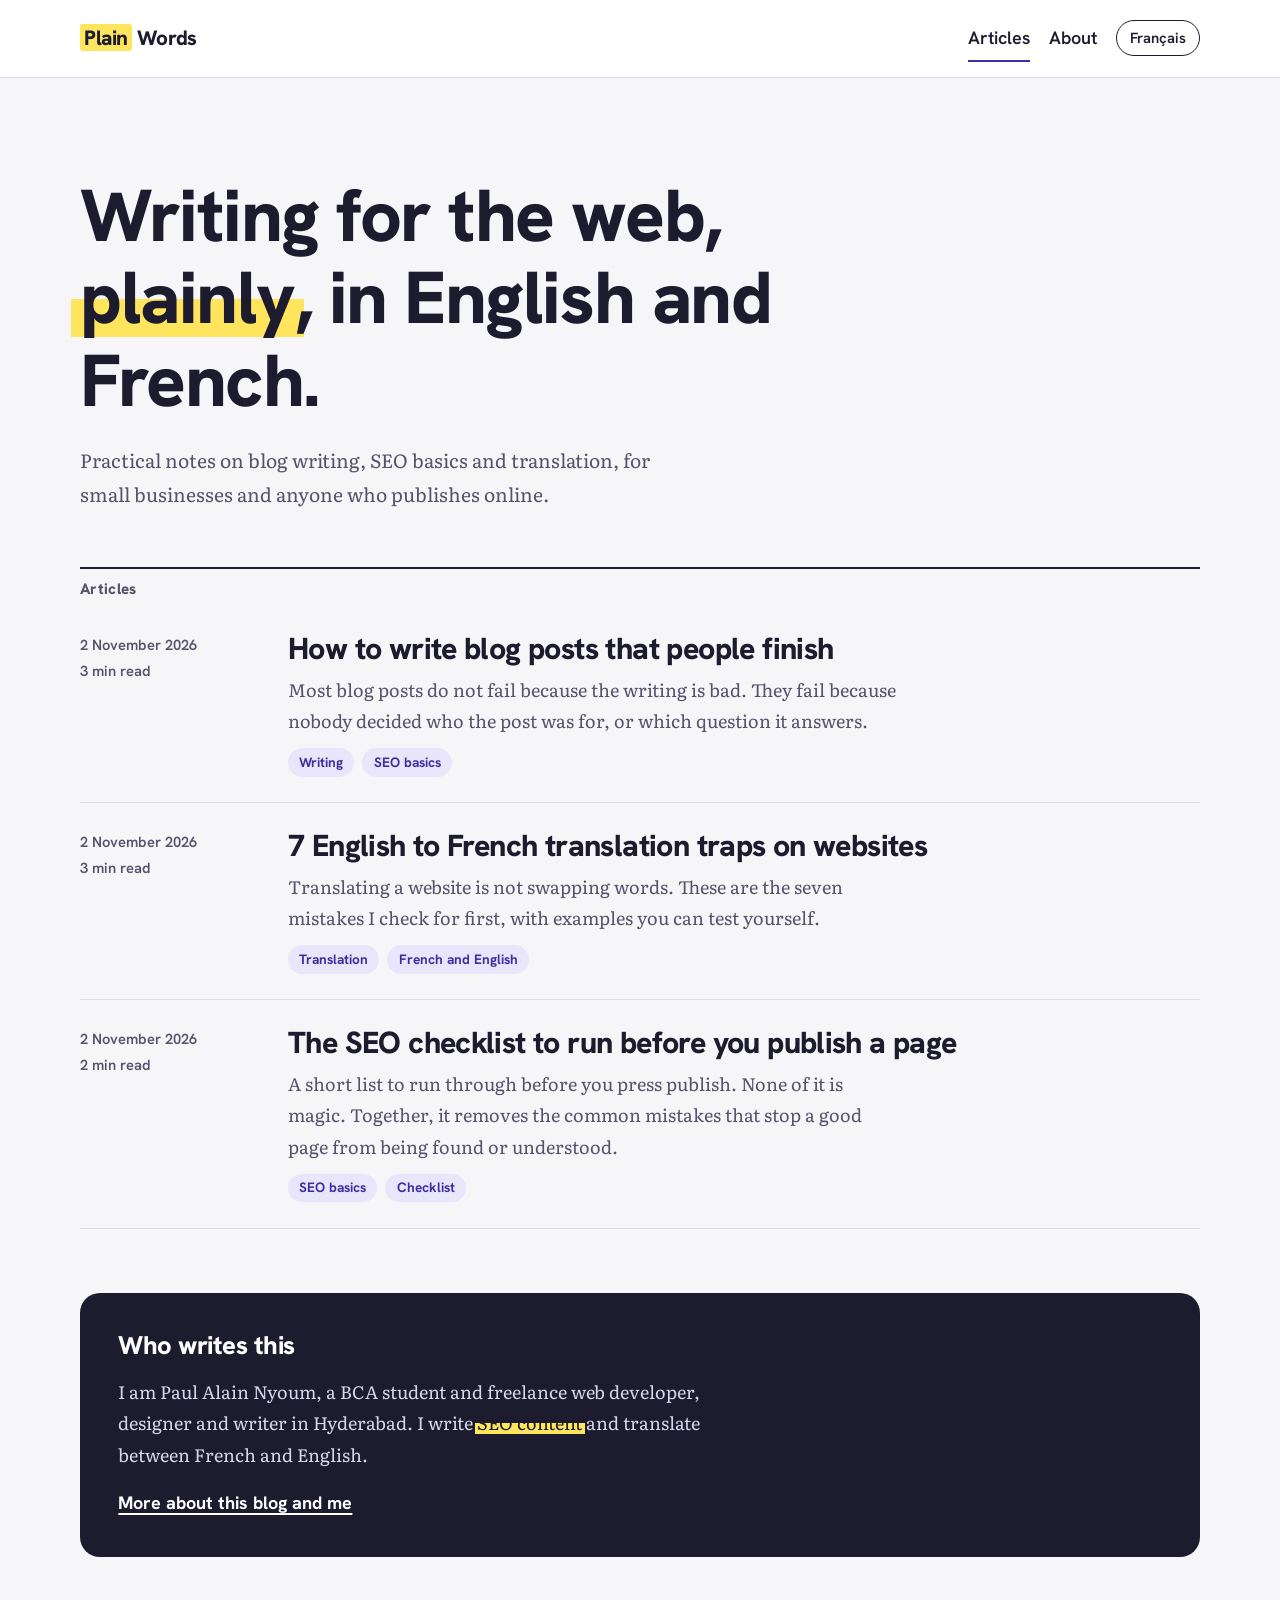
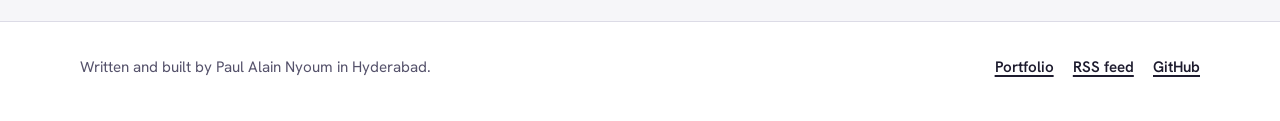
==== index.html @ 39fb7352 "Add Plain Words bilingual SEO blog Co-Authored-By: Claude Sonnet 5.5 <noreply@anthropic.com> Claude-" ====
<!doctype html>
<html lang="en">
<head>
<meta charset="utf-8">
<meta name="viewport" content="width=device-width, initial-scale=1">
<title>Plain Words: writing for the web in English and French</title>
<meta name="description" content="Practical notes on blog writing, SEO basics and French and English translation for small businesses and anyone who publishes online.">
<link rel="canonical" href="https://paulalan2509.github.io/seo-blog/">
<link rel="alternate" hreflang="en" href="https://paulalan2509.github.io/seo-blog/">
<link rel="alternate" hreflang="fr" href="https://paulalan2509.github.io/seo-blog/fr/">
<link rel="alternate" hreflang="x-default" href="https://paulalan2509.github.io/seo-blog/">
<meta name="author" content="Paul Alain Nyoum">
<meta name="theme-color" content="#f6f6f9">
<link rel="icon" href="assets/favicon.svg" type="image/svg+xml">
<link rel="alternate" type="application/rss+xml" title="Plain Words (RSS)" href="https://paulalan2509.github.io/seo-blog/feed.xml">
<link rel="preload" href="assets/fonts/literata-latin-wght-normal.woff2" as="font" type="font/woff2" crossorigin>
<link rel="preload" href="assets/fonts/hanken-grotesk-latin-wght-normal.woff2" as="font" type="font/woff2" crossorigin>
<link rel="stylesheet" href="css/style.css">
<meta property="og:type" content="website">
<meta property="og:site_name" content="Plain Words">
<meta property="og:title" content="Plain Words: writing for the web in English and French">
<meta property="og:description" content="Practical notes on blog writing, SEO basics and French and English translation for small businesses and anyone who publishes online.">
<meta property="og:url" content="https://paulalan2509.github.io/seo-blog/">
<meta property="og:image" content="https://paulalan2509.github.io/seo-blog/assets/og-image.jpg">
<meta property="og:image:width" content="1200">
<meta property="og:image:height" content="630">
<meta property="og:image:alt" content="Plain Words: writing for the web in English and French">
<meta property="og:locale" content="en_IN">
<meta name="twitter:card" content="summary_large_image">
<meta name="twitter:title" content="Plain Words: writing for the web in English and French">
<meta name="twitter:description" content="Practical notes on blog writing, SEO basics and French and English translation for small businesses and anyone who publishes online.">
<meta name="twitter:image" content="https://paulalan2509.github.io/seo-blog/assets/og-image.jpg">
<script type="application/ld+json">{"@context": "https://schema.org", "@type": "WebSite", "name": "Plain Words", "url": "https://paulalan2509.github.io/seo-blog/", "inLanguage": "en", "description": "Practical notes on blog writing, SEO basics and translation.", "author": {"@type": "Person", "name": "Paul Alain Nyoum", "url": "https://paulalan2509.github.io/"}}</script>
</head>
<body>
<a class="skip-link" href="#main">Skip to content</a>
<header class="site-header">
<div class="wrap bar">
<a class="brand" href="./"><span>Plain</span> Words</a>
<nav class="nav" aria-label="Main"><a href="./" aria-current="page">Articles</a><a href="about/">About</a><a class="lang" href="fr/" hreflang="fr" lang="fr">Français</a></nav>
</div>
</header>
<main id="main">
<div class="wrap">
<section class="intro">
<h1>Writing for the web, <mark>plainly</mark>, in English and French.</h1>
<p>Practical notes on blog writing, SEO basics and translation, for small businesses and anyone who publishes online.</p>
</section>
<h2 class="section-label">Articles</h2>
<ol class="posts" style="padding:0"><li class="post-row">
<div class="post-meta"><time datetime="2026-11-02">2 November 2026</time><br>3 min read</div>
<div>
<h2><a href="en/write-blog-posts-people-finish/">How to write blog posts that people finish</a></h2>
<p>Most blog posts do not fail because the writing is bad. They fail because nobody decided who the post was for, or which question it answers.</p>
<ul class="topics" aria-label="Topics"><li>Writing</li><li>SEO basics</li></ul>
</div>
</li><li class="post-row">
<div class="post-meta"><time datetime="2026-11-02">2 November 2026</time><br>3 min read</div>
<div>
<h2><a href="en/english-to-french-translation-traps/">7 English to French translation traps on websites</a></h2>
<p>Translating a website is not swapping words. These are the seven mistakes I check for first, with examples you can test yourself.</p>
<ul class="topics" aria-label="Topics"><li>Translation</li><li>French and English</li></ul>
</div>
</li><li class="post-row">
<div class="post-meta"><time datetime="2026-11-02">2 November 2026</time><br>2 min read</div>
<div>
<h2><a href="en/seo-checklist-before-you-publish/">The SEO checklist to run before you publish a page</a></h2>
<p>A short list to run through before you press publish. None of it is magic. Together, it removes the common mistakes that stop a good page from being found or understood.</p>
<ul class="topics" aria-label="Topics"><li>SEO basics</li><li>Checklist</li></ul>
</div>
</li></ol>
<aside class="about-strip" aria-labelledby="who">
<h2 id="who">Who writes this</h2>
<p>I am Paul Alain Nyoum, a BCA student and freelance web developer, designer and writer in Hyderabad. I write <mark>SEO content</mark> and translate between French and English.</p>
<p><a href="about/">More about this blog and me</a></p>
</aside>
</div>
</main>
<footer class="site-footer">
<div class="wrap">
<p>Written and built by Paul Alain Nyoum in Hyderabad.</p>
<ul>
<li><a href="https://paulalan2509.github.io/">Portfolio</a></li>
<li><a href="https://paulalan2509.github.io/seo-blog/feed.xml">RSS feed</a></li>
<li><a href="https://github.com/Paulalan2509">GitHub</a></li>
</ul>
</div>
</footer>
</body>
</html>
---- css/style.css ----
/* Plain Words: a small SEO blog (concept project)
   Plain CSS, no JavaScript. Fonts are self-hosted (SIL Open Font License). */

@font-face { font-family: "Literata"; src: url("../assets/fonts/literata-latin-wght-normal.woff2") format("woff2"); font-weight: 200 900; font-style: normal; font-display: swap; }
@font-face { font-family: "Literata"; src: url("../assets/fonts/literata-latin-wght-italic.woff2") format("woff2"); font-weight: 200 900; font-style: italic; font-display: swap; }
@font-face { font-family: "Hanken Grotesk"; src: url("../assets/fonts/hanken-grotesk-latin-wght-normal.woff2") format("woff2"); font-weight: 100 900; font-display: swap; }

:root {
  --paper: #f6f6f9;
  --card: #ffffff;
  --ink: #1d1b2e;
  --mute: #55526b;
  --accent: #3d2fa0;
  --accent-soft: #e9e6fb;
  --line: #dcdbe6;
  --mark: #ffe45e;
  --serif: "Literata", Georgia, "Times New Roman", serif;
  --sans: "Hanken Grotesk", system-ui, -apple-system, "Segoe UI", sans-serif;
  --gutter: clamp(1.1rem, 4vw, 2rem);
}

*, *::before, *::after { box-sizing: border-box; }
html { -webkit-text-size-adjust: 100%; scroll-padding-top: 1.5rem; scroll-behavior: smooth; }
body { margin: 0; background: var(--paper); color: var(--ink); font-family: var(--serif); font-size: 1.125rem; line-height: 1.75; overflow-x: clip; -webkit-font-smoothing: antialiased; }
h1, h2, h3 { font-family: var(--sans); font-weight: 800; line-height: 1.12; letter-spacing: -0.02em; margin: 0; }
p { margin: 0; }
a { color: var(--accent); text-underline-offset: .2em; text-decoration-thickness: 1.5px; }
a:hover { text-decoration-thickness: 3px; }
:focus-visible { outline: 3px solid var(--accent); outline-offset: 3px; border-radius: 3px; }
img { max-width: 100%; height: auto; }
.wrap { width: min(70rem, 100% - 2 * var(--gutter)); margin-inline: auto; }
.read { width: min(41rem, 100% - 2 * var(--gutter)); margin-inline: auto; }
.sr-only { position: absolute; width: 1px; height: 1px; margin: -1px; padding: 0; overflow: hidden; clip: rect(0 0 0 0); white-space: nowrap; border: 0; }
.skip-link { position: absolute; left: 1rem; top: -4rem; z-index: 50; background: var(--ink); color: #fff; padding: .7rem 1rem; border-radius: 8px; font-family: var(--sans); font-weight: 700; }
.skip-link:focus { top: 1rem; }

/* The highlighter: the one visual idea of the site */
mark { background: linear-gradient(transparent 52%, var(--mark) 52%, var(--mark) 92%, transparent 92%); color: inherit; padding: 0 .12em; margin: 0 -.12em; -webkit-box-decoration-break: clone; box-decoration-break: clone; }

/* Header */
.site-header { border-bottom: 1px solid var(--line); background: var(--card); }
.bar { display: flex; flex-wrap: wrap; align-items: center; justify-content: space-between; gap: .4rem 1.5rem; padding: .9rem 0; font-family: var(--sans); }
.brand { font-weight: 800; font-size: 1.3rem; letter-spacing: -0.02em; color: var(--ink); text-decoration: none; }
.brand span { background: var(--mark); padding: 0 .2em; border-radius: 3px; }
.nav { display: flex; flex-wrap: wrap; gap: .2rem 1.2rem; align-items: center; }
.nav a { color: var(--ink); font-weight: 600; text-decoration: none; padding: .45rem 0; border-bottom: 2px solid transparent; }
.nav a:hover, .nav a[aria-current="page"] { border-bottom-color: var(--accent); }
.nav .lang { border: 1.5px solid var(--ink); border-radius: 99px; padding: .25rem .8rem; font-size: .92rem; }
.nav .lang:hover { background: var(--ink); color: #fff; border-bottom-color: var(--ink); }

/* Home */
.intro { padding: clamp(3rem, 8vw, 6rem) 0 clamp(2rem, 5vw, 3.5rem); }
.intro h1 { font-size: clamp(2.4rem, 6.4vw, 4.6rem); max-width: 17ch; }
.intro p { margin-top: 1.4rem; max-width: 36rem; font-size: 1.2rem; color: var(--mute); }
.section-label { font-family: var(--sans); font-weight: 800; font-size: .95rem; letter-spacing: .02em; color: var(--mute); border-top: 2px solid var(--ink); padding-top: .8rem; margin-bottom: .5rem; }
.posts { list-style: none; margin: 0; padding: 0; }
.post-row { display: grid; gap: .5rem 2rem; padding: 1.6rem 0; border-bottom: 1px solid var(--line); }
@media (min-width: 820px) { .post-row { grid-template-columns: 11rem 1fr; } }
.post-meta { font-family: var(--sans); font-size: .92rem; color: var(--mute); font-weight: 600; }
.post-row h2, .post-row h3 { font-size: clamp(1.4rem, 3vw, 1.9rem); }
.post-row h2 a, .post-row h3 a { color: var(--ink); text-decoration: none; background: linear-gradient(var(--mark), var(--mark)) 0 100% / 0 40% no-repeat; transition: background-size .25s ease; }
.post-row h2 a:hover, .post-row h3 a:hover { background-size: 100% 40%; }
.post-row p { color: var(--mute); margin-top: .5rem; max-width: 38rem; }
.topics { display: flex; flex-wrap: wrap; gap: .5rem; margin-top: .7rem; padding: 0; list-style: none; }
.topics li { font-family: var(--sans); font-size: .85rem; font-weight: 700; padding: .15rem .7rem; border-radius: 99px; background: var(--accent-soft); color: var(--accent); }
.about-strip { margin: 4rem 0; padding: clamp(1.4rem, 4vw, 2.4rem); background: var(--ink); color: #fff; border-radius: 20px; display: grid; gap: 1rem; }
.about-strip h2 { font-size: 1.6rem; }
.about-strip p { color: #d8d6ea; max-width: 38rem; }
.about-strip a { color: #fff; font-family: var(--sans); font-weight: 700; }
.about-strip mark { color: var(--ink); }

/* Article */
.crumbs { font-family: var(--sans); font-size: .92rem; padding-top: 1.6rem; color: var(--mute); }
.crumbs ol { list-style: none; margin: 0; padding: 0; display: flex; flex-wrap: wrap; gap: .3rem .6rem; }
.crumbs li + li::before { content: "/"; margin-right: .6rem; color: var(--line); }
.crumbs a { color: var(--mute); }
.article-head { padding: 1.6rem 0 1rem; }
.article-head h1 { font-size: clamp(2rem, 5.4vw, 3.3rem); }
.article-head .lede { margin-top: 1.2rem; font-size: 1.25rem; color: var(--mute); }
.byline { margin-top: 1.4rem; display: flex; flex-wrap: wrap; gap: .3rem 1.2rem; font-family: var(--sans); font-size: .95rem; font-weight: 600; color: var(--mute); }
.byline strong { color: var(--ink); }
.toc { margin: 1.5rem auto; padding: 1.1rem 1.3rem; background: var(--card); border: 1px solid var(--line); border-radius: 14px; font-family: var(--sans); }
.toc h2 { font-size: 1rem; letter-spacing: 0; }
.toc ol { margin: .6rem 0 0; padding-left: 1.3rem; display: grid; gap: .25rem; }
.toc a { font-weight: 600; }
.prose { padding-bottom: 1rem; }
.prose > * + * { margin-top: 1.25rem; }
.prose h2 { font-size: clamp(1.55rem, 3.4vw, 2rem); margin-top: 2.8rem; }
.prose h2 a.anchor { color: var(--line); text-decoration: none; margin-left: .4rem; font-weight: 600; visibility: hidden; }
.prose h2:hover a.anchor, .prose h2 a.anchor:focus-visible { visibility: visible; color: var(--accent); }
.prose h3 { font-size: 1.25rem; margin-top: 1.8rem; }
.prose ul, .prose ol { padding-left: 1.4rem; display: grid; gap: .5rem; }
.prose li::marker { color: var(--accent); font-weight: 700; }
.prose strong { font-weight: 700; }
.prose code { font-family: ui-monospace, Menlo, Consolas, monospace; font-size: .88em; background: var(--accent-soft); padding: .1em .35em; border-radius: 5px; }
.takeaway { padding: 1.2rem 1.4rem; background: var(--card); border-left: 6px solid var(--mark); border-radius: 4px 14px 14px 4px; box-shadow: 0 1px 0 var(--line); }
.takeaway strong { display: block; font-family: var(--sans); margin-bottom: .2rem; }
.compare { width: 100%; border-collapse: collapse; font-family: var(--sans); font-size: .98rem; line-height: 1.45; background: var(--card); border: 1px solid var(--line); border-radius: 12px; overflow: hidden; }
.compare caption { text-align: left; padding: 0 0 .6rem; font-weight: 700; color: var(--mute); caption-side: top; }
.compare th, .compare td { text-align: left; padding: .7rem .9rem; border-bottom: 1px solid var(--line); vertical-align: top; }
.compare thead th { background: var(--ink); color: #fff; font-weight: 700; }
.compare tbody th { font-weight: 700; }
.table-scroll { overflow-x: auto; }
.table-scroll:focus-visible { outline-offset: 0; }
.checks { list-style: none; padding: 0 !important; }
.checks li { display: grid; grid-template-columns: 1.5rem 1fr; gap: .8rem; }
.checks li::before { content: ""; width: 1.25rem; height: 1.25rem; margin-top: .35rem; border: 2px solid var(--accent); border-radius: 5px; }
.author-box { margin: 3rem auto 0; padding: 1.4rem; display: grid; gap: .5rem; background: var(--accent-soft); border-radius: 16px; font-family: var(--sans); font-size: 1rem; line-height: 1.55; }
.author-box strong { font-size: 1.1rem; }
.related { margin: 3.5rem auto 4rem; }
.related h2 { font-size: 1.3rem; margin-bottom: .4rem; }
.lang-note { font-family: var(--sans); font-size: .98rem; margin-top: 1.2rem; padding: .8rem 1rem; background: var(--card); border: 1px solid var(--line); border-radius: 12px; }

.site-footer { border-top: 1px solid var(--line); background: var(--card); padding: 2rem 0 2.5rem; font-family: var(--sans); font-size: .95rem; color: var(--mute); }
.site-footer .wrap { display: flex; flex-wrap: wrap; justify-content: space-between; gap: 1rem 2rem; }
.site-footer ul { list-style: none; margin: 0; padding: 0; display: flex; flex-wrap: wrap; gap: .4rem 1.2rem; }
.site-footer a { color: var(--ink); font-weight: 600; }

.page-body { padding: 3rem 0 4rem; }
.page-body h1 { font-size: clamp(2.2rem, 5.4vw, 3.4rem); margin-bottom: 1.4rem; }

@media print {
  .site-header, .site-footer, .toc, .related, .skip-link, .lang-note { display: none; }
  body { background: #fff; font-size: 11pt; }
  a { color: inherit; }
}
@media (prefers-reduced-motion: reduce) {
  html { scroll-behavior: auto; }
  .post-row h2 a, .post-row h3 a { transition: none; }
}

/* Tables become stacked cards on narrow screens so no column is hidden */
@media (max-width: 640px) {
  .compare, .compare caption, .compare tbody, .compare tr, .compare th, .compare td { display: block; width: 100%; }
  .compare caption { padding: .8rem 1rem .4rem; }
  .compare thead { position: absolute; width: 1px; height: 1px; overflow: hidden; clip: rect(0 0 0 0); }
  .compare tr { padding: .5rem 0; border-bottom: 1px solid var(--line); }
  .compare tr:last-child { border-bottom: 0; }
  .compare th, .compare td { border: 0; padding: .25rem 1rem; }
  .compare tbody th { font-size: 1.1rem; }
  .compare td::before { content: attr(data-label) ": "; font-weight: 700; color: var(--mute); }
  .table-scroll { overflow: visible; }
}
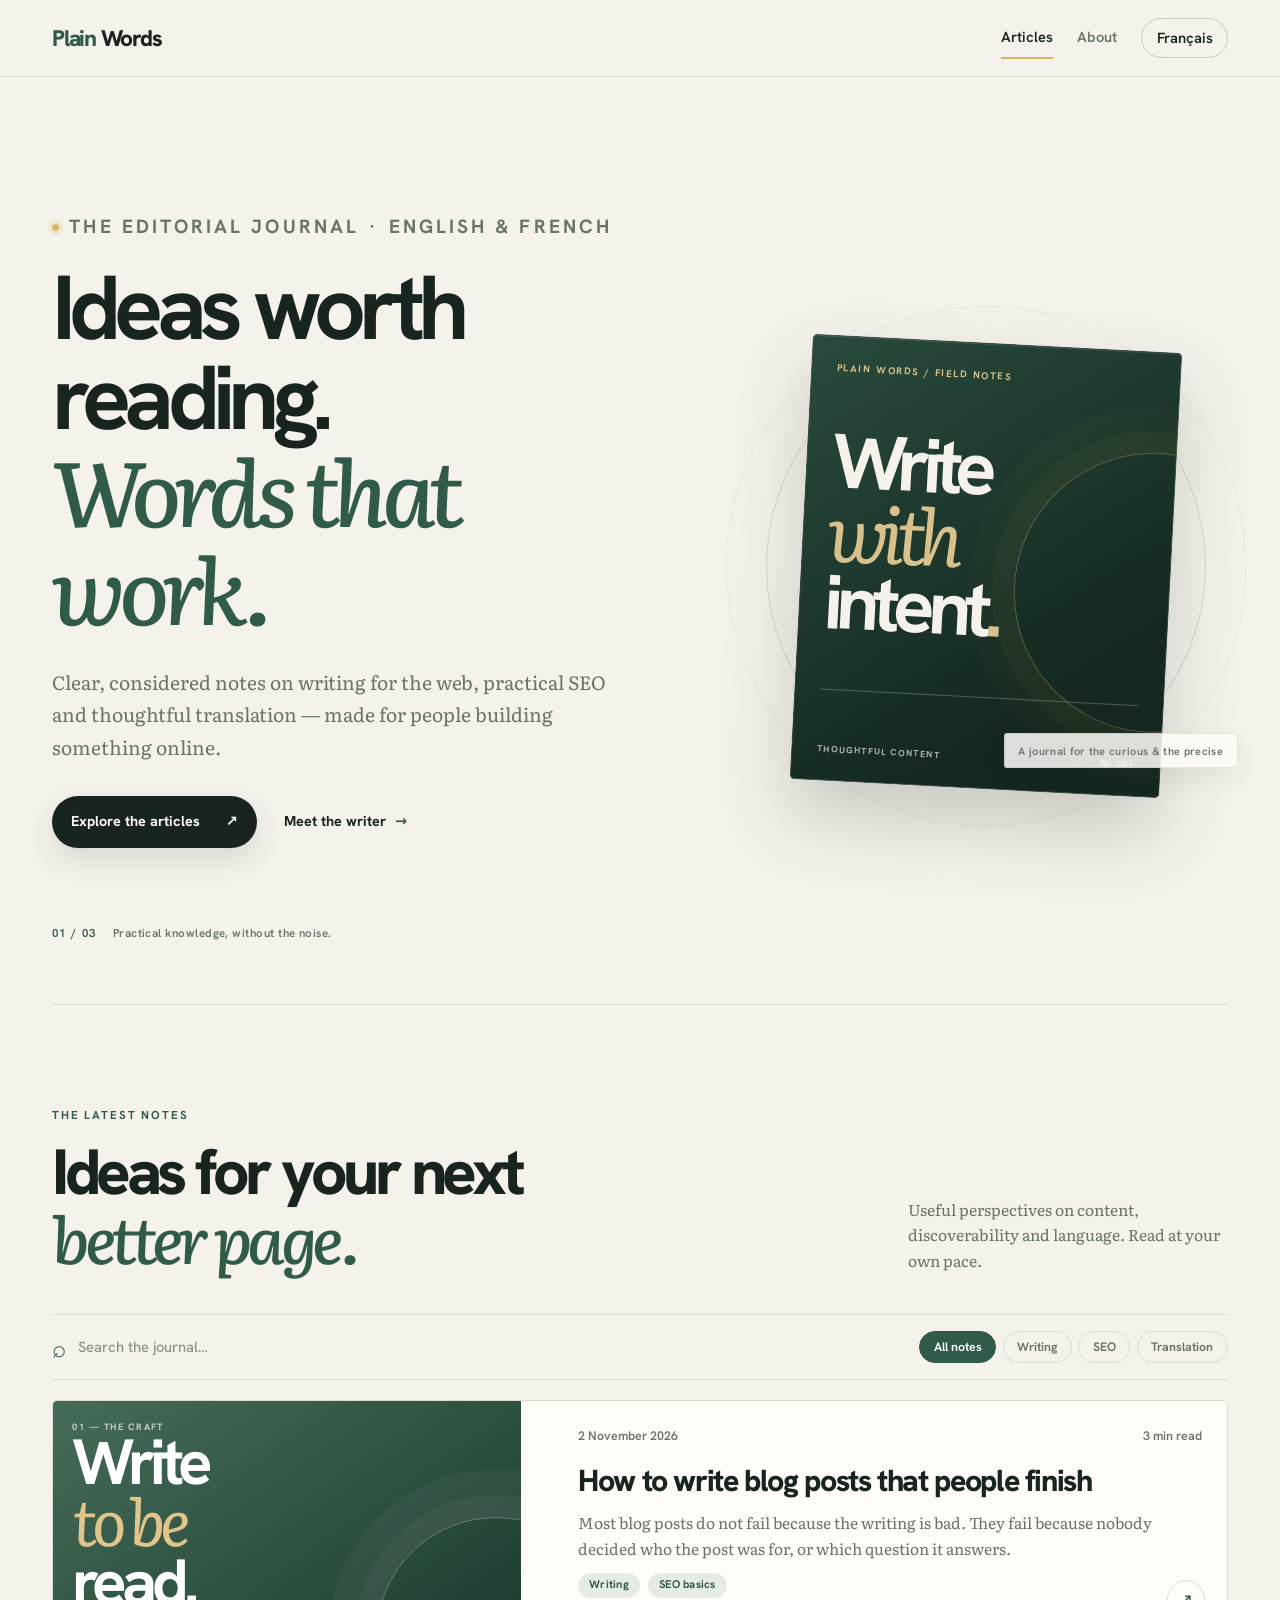
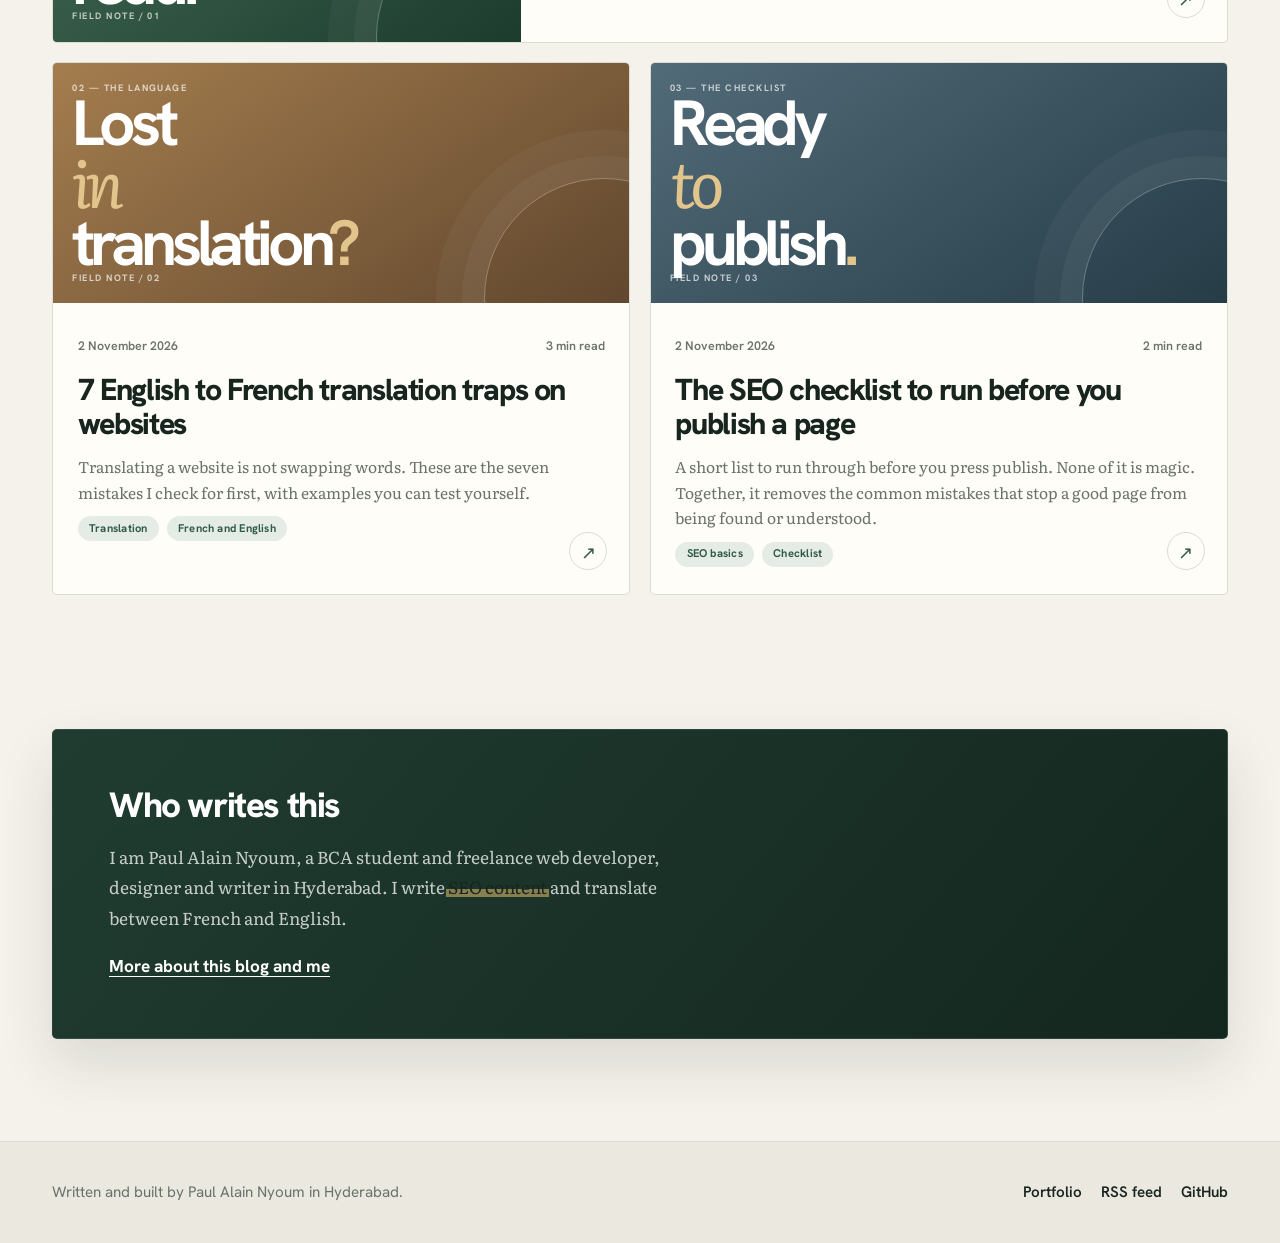
==== commit 957391d1: "Replace with the redesigned Plain Words blog Adds article search and topic filters, a reading-progre" ====
--- a/index.html
+++ b/index.html
@@ -10,7 +10,7 @@
 <link rel="alternate" hreflang="fr" href="https://paulalan2509.github.io/seo-blog/fr/">
 <link rel="alternate" hreflang="x-default" href="https://paulalan2509.github.io/seo-blog/">
 <meta name="author" content="Paul Alain Nyoum">
-<meta name="theme-color" content="#f6f6f9">
+<meta name="theme-color" content="#f5f2eb">
 <link rel="icon" href="assets/favicon.svg" type="image/svg+xml">
 <link rel="alternate" type="application/rss+xml" title="Plain Words (RSS)" href="https://paulalan2509.github.io/seo-blog/feed.xml">
 <link rel="preload" href="assets/fonts/literata-latin-wght-normal.woff2" as="font" type="font/woff2" crossorigin>
@@ -42,33 +42,38 @@
 </header>
 <main id="main">
 <div class="wrap">
-<section class="intro">
-<h1>Writing for the web, <mark>plainly</mark>, in English and French.</h1>
-<p>Practical notes on blog writing, SEO basics and translation, for small businesses and anyone who publishes online.</p>
+<section class="intro hero">
+<div class="hero-copy">
+<p class="eyebrow"><span class="eyebrow-dot"></span> THE EDITORIAL JOURNAL <span>·</span> ENGLISH &amp; FRENCH</p>
+<h1>Ideas worth reading.<br><em>Words that work.</em></h1>
+<p class="hero-lede">Clear, considered notes on writing for the web, practical SEO and thoughtful translation — made for people building something online.</p>
+<div class="hero-actions"><a class="button button-primary" href="#articles">Explore the articles <span aria-hidden="true">↗</span></a><a class="text-link" href="about/">Meet the writer <span aria-hidden="true">→</span></a></div>
+<div class="hero-footnote"><span class="hero-index">01 / 03</span><span>Practical knowledge, without the noise.</span></div>
+</div>
+<div class="hero-art" aria-label="Editorial typography artwork">
+<div class="art-orbit orbit-one"></div><div class="art-orbit orbit-two"></div>
+<div class="art-card">
+<span class="art-kicker">PLAIN WORDS / FIELD NOTES</span>
+<span class="art-big">Write<br><i>with</i><br>intent<span class="art-period">.</span></span>
+<div class="art-rule"></div>
+<div class="art-bottom"><span>THOUGHTFUL CONTENT</span><span>№ 001</span></div>
+</div>
+<span class="art-caption">A journal for the curious &amp; the precise</span>
+</div>
 </section>
-<h2 class="section-label">Articles</h2>
-<ol class="posts" style="padding:0"><li class="post-row">
-<div class="post-meta"><time datetime="2026-11-02">2 November 2026</time><br>3 min read</div>
-<div>
-<h2><a href="en/write-blog-posts-people-finish/">How to write blog posts that people finish</a></h2>
-<p>Most blog posts do not fail because the writing is bad. They fail because nobody decided who the post was for, or which question it answers.</p>
-<ul class="topics" aria-label="Topics"><li>Writing</li><li>SEO basics</li></ul>
+<section class="article-section" id="articles" aria-labelledby="articles-title">
+<div class="section-heading"><div><p class="eyebrow">THE LATEST NOTES</p><h2 id="articles-title">Ideas for your next<br><em>better page.</em></h2></div><p class="section-aside">Useful perspectives on content, discoverability and language. Read at your own pace.</p></div>
+<div class="article-tools">
+<label class="search-field"><span class="sr-only">Search articles</span><span aria-hidden="true">⌕</span><input id="article-search" type="search" placeholder="Search the journal…" autocomplete="off"></label>
+<div class="filter-group" role="group" aria-label="Filter articles"><button class="filter-chip is-active" type="button" data-filter="all" aria-pressed="true">All notes</button><button class="filter-chip" type="button" data-filter="writing" aria-pressed="false">Writing</button><button class="filter-chip" type="button" data-filter="seo" aria-pressed="false">SEO</button><button class="filter-chip" type="button" data-filter="translation" aria-pressed="false">Translation</button></div>
 </div>
-</li><li class="post-row">
-<div class="post-meta"><time datetime="2026-11-02">2 November 2026</time><br>3 min read</div>
-<div>
-<h2><a href="en/english-to-french-translation-traps/">7 English to French translation traps on websites</a></h2>
-<p>Translating a website is not swapping words. These are the seven mistakes I check for first, with examples you can test yourself.</p>
-<ul class="topics" aria-label="Topics"><li>Translation</li><li>French and English</li></ul>
-</div>
-</li><li class="post-row">
-<div class="post-meta"><time datetime="2026-11-02">2 November 2026</time><br>2 min read</div>
-<div>
-<h2><a href="en/seo-checklist-before-you-publish/">The SEO checklist to run before you publish a page</a></h2>
-<p>A short list to run through before you press publish. None of it is magic. Together, it removes the common mistakes that stop a good page from being found or understood.</p>
-<ul class="topics" aria-label="Topics"><li>SEO basics</li><li>Checklist</li></ul>
-</div>
-</li></ol>
+<ol class="posts post-grid" style="padding:0">
+<li class="post-row post-card post-featured" data-category="writing seo" data-search="how to write blog posts people finish writing seo content"><div class="card-visual visual-writing"><span class="visual-label">01 — THE CRAFT</span><span class="visual-word">Write<br><i>to be</i><br>read.</span><span class="visual-mark">FIELD NOTE / 01</span></div><div class="card-content"><div class="post-meta"><time datetime="2026-11-02">2 November 2026</time><span>3 min read</span></div><h3><a href="en/write-blog-posts-people-finish/">How to write blog posts that people finish</a></h3><p>Most blog posts do not fail because the writing is bad. They fail because nobody decided who the post was for, or which question it answers.</p><ul class="topics" aria-label="Topics"><li>Writing</li><li>SEO basics</li></ul><a class="card-arrow" href="en/write-blog-posts-people-finish/" aria-label="Read How to write blog posts that people finish">↗</a></div></li>
+<li class="post-row post-card" data-category="translation" data-search="english french translation traps websites language localization"><div class="card-visual visual-translation"><span class="visual-label">02 — THE LANGUAGE</span><span class="visual-word">Lost<br><i>in</i><br>translation<span>?</span></span><span class="visual-mark">FIELD NOTE / 02</span></div><div class="card-content"><div class="post-meta"><time datetime="2026-11-02">2 November 2026</time><span>3 min read</span></div><h3><a href="en/english-to-french-translation-traps/">7 English to French translation traps on websites</a></h3><p>Translating a website is not swapping words. These are the seven mistakes I check for first, with examples you can test yourself.</p><ul class="topics" aria-label="Topics"><li>Translation</li><li>French and English</li></ul><a class="card-arrow" href="en/english-to-french-translation-traps/" aria-label="Read 7 English to French translation traps on websites">↗</a></div></li>
+<li class="post-row post-card" data-category="seo" data-search="seo checklist before publish page search engine optimization"><div class="card-visual visual-seo"><span class="visual-label">03 — THE CHECKLIST</span><span class="visual-word">Ready<br><i>to</i><br>publish<span>.</span></span><span class="visual-mark">FIELD NOTE / 03</span></div><div class="card-content"><div class="post-meta"><time datetime="2026-11-02">2 November 2026</time><span>2 min read</span></div><h3><a href="en/seo-checklist-before-you-publish/">The SEO checklist to run before you publish a page</a></h3><p>A short list to run through before you press publish. None of it is magic. Together, it removes the common mistakes that stop a good page from being found or understood.</p><ul class="topics" aria-label="Topics"><li>SEO basics</li><li>Checklist</li></ul><a class="card-arrow" href="en/seo-checklist-before-you-publish/" aria-label="Read The SEO checklist to run before you publish a page">↗</a></div></li>
+</ol>
+<p class="empty-state" id="empty-state" hidden>No articles match that search. Try another keyword or category.</p>
+</section>
 <aside class="about-strip" aria-labelledby="who">
 <h2 id="who">Who writes this</h2>
 <p>I am Paul Alain Nyoum, a BCA student and freelance web developer, designer and writer in Hyderabad. I write <mark>SEO content</mark> and translate between French and English.</p>
@@ -86,5 +91,6 @@
 </ul>
 </div>
 </footer>
+<script src="js/site.js" defer></script>
 </body>
 </html>
--- a/css/style.css
+++ b/css/style.css
@@ -141,3 +141,176 @@
   .compare td::before { content: attr(data-label) ": "; font-weight: 700; color: var(--mute); }
   .table-scroll { overflow: visible; }
 }
+
+
+/* ─────────────────────────────────────────────────────────────
+   PLAIN WORDS — editorial refresh
+   Existing document structure, URLs and SEO metadata retained.
+   ───────────────────────────────────────────────────────────── */
+:root {
+  --paper:#f5f2eb; --card:#fffdf8; --ink:#18251f; --mute:#69736b;
+  --accent:#315b49; --accent-soft:#e5ece5; --line:#d9ddd4; --mark:#d7b66c;
+  --gutter:clamp(1.15rem,5vw,3.25rem);
+}
+html { scroll-padding-top:6rem; }
+body { background:var(--paper); color:var(--ink); font-size:1.08rem; line-height:1.78; }
+a { color:var(--accent); }
+:focus-visible { outline:3px solid #b38b3d; outline-offset:4px; }
+.wrap { width:min(76rem,100% - 2 * var(--gutter)); }
+.read { width:min(45rem,100% - 2 * var(--gutter)); }
+.site-header { position:sticky; top:0; z-index:30; background:rgba(245,242,235,.84); border-bottom:1px solid rgba(24,37,31,.1); backdrop-filter:blur(18px); -webkit-backdrop-filter:blur(18px); }
+.bar { min-height:76px; padding:.85rem 0; }
+.brand { font-size:1.42rem; letter-spacing:-.055em; }
+.brand span { background:none; color:var(--accent); padding:0; }
+.nav { gap:.35rem 1.5rem; }
+.nav a { font-size:.92rem; color:var(--mute); transition:color .2s ease; }
+.nav a:hover,.nav a[aria-current="page"] { color:var(--ink); border-bottom-color:var(--mark); }
+.nav .lang { border:1px solid rgba(24,37,31,.2); padding:.38rem .9rem; border-radius:999px; color:var(--ink); }
+.nav .lang:hover { background:var(--ink); color:#fff; border-color:var(--ink); }
+mark { background:linear-gradient(transparent 58%,rgba(215,182,108,.58) 58%,rgba(215,182,108,.58) 92%,transparent 92%); }
+.intro.hero { min-height:clamp(570px,67vw,740px); padding:clamp(4.5rem,9vw,8.5rem) 0 4rem; display:grid; grid-template-columns:minmax(0,1.12fr) minmax(290px,.88fr); align-items:center; gap:clamp(2rem,6vw,6rem); }
+.hero-copy { position:relative; z-index:2; }
+.eyebrow { display:flex; align-items:center; gap:.65rem; margin:0 0 1.45rem; color:var(--accent); font:700 .72rem/1.3 var(--sans); letter-spacing:.16em; text-transform:uppercase; }
+.eyebrow-dot { width:7px; height:7px; border-radius:50%; background:var(--mark); box-shadow:0 0 0 4px rgba(215,182,108,.18); }
+.hero h1 { max-width:12ch; font-size:clamp(3.25rem,7.1vw,6.5rem); line-height:.99; letter-spacing:-.075em; font-weight:700; }
+.hero h1 em,.section-heading h2 em { color:var(--accent); font-family:var(--serif); font-weight:500; letter-spacing:-.065em; }
+.hero-lede { max-width:34rem; margin-top:1.7rem!important; color:var(--mute)!important; font-size:clamp(1.05rem,1.5vw,1.22rem)!important; line-height:1.7; }
+.hero-actions { display:flex; align-items:center; flex-wrap:wrap; gap:1.2rem 1.7rem; margin-top:2rem; font-family:var(--sans); }
+.button { display:inline-flex; align-items:center; gap:1.6rem; min-height:52px; padding:.85rem 1.2rem; border-radius:999px; font-size:.9rem; font-weight:700; text-decoration:none; transition:transform .25s ease,background .25s ease,box-shadow .25s ease; }
+.button:hover { transform:translateY(-3px); }
+.button-primary { color:#fff; background:var(--ink); box-shadow:0 12px 28px rgba(24,37,31,.13); }
+.button-primary:hover { background:var(--accent); color:#fff; box-shadow:0 16px 32px rgba(24,37,31,.18); }
+.text-link { color:var(--ink); font-size:.9rem; font-weight:700; text-decoration:none; }
+.text-link span { color:var(--accent); margin-left:.3rem; }
+.hero-footnote { display:flex; align-items:center; gap:1rem; margin-top:clamp(3rem,6vw,5.5rem); color:var(--mute); font:600 .72rem var(--sans); letter-spacing:.04em; }
+.hero-index { color:var(--accent); letter-spacing:.12em; }
+.hero-art { min-height:430px; position:relative; display:grid; place-items:center; isolation:isolate; }
+.art-card { position:relative; z-index:2; width:min(100%,370px); aspect-ratio:.83; padding:1.55rem; display:flex; flex-direction:column; justify-content:space-between; overflow:hidden; color:#f5f2eb; background:linear-gradient(145deg,#294b3c,#14281f 75%); border:1px solid rgba(255,255,255,.18); border-radius:5px; box-shadow:0 35px 75px rgba(24,37,31,.2),inset 0 1px rgba(255,255,255,.12); transform:rotate(3deg); }
+.art-card:after { content:""; position:absolute; width:280px; height:280px; right:-125px; top:100px; border:1px solid rgba(215,182,108,.35); border-radius:50%; box-shadow:0 0 0 22px rgba(215,182,108,.035),0 0 0 46px rgba(215,182,108,.025); }
+.art-kicker,.art-bottom,.visual-label,.visual-mark { font:700 .61rem var(--sans); letter-spacing:.16em; }
+.art-kicker { color:#d9c18e; }
+.art-big { position:relative; z-index:1; font:700 clamp(3.4rem,6vw,5.2rem)/.88 var(--sans); letter-spacing:-.09em; }
+.art-big i { color:#d9c18e; font-family:var(--serif); font-weight:400; }
+.art-period { color:#d9c18e; }
+.art-rule { height:1px; background:rgba(255,255,255,.25); }
+.art-bottom { display:flex; justify-content:space-between; color:rgba(255,255,255,.66); font-size:.55rem; }
+.art-orbit { position:absolute; border:1px solid rgba(49,91,73,.18); border-radius:50%; }
+.orbit-one { width:440px; height:440px; }
+.orbit-two { width:520px; height:520px; border-style:dashed; opacity:.65; }
+.art-caption { position:absolute; right:-.6rem; bottom:1.3rem; z-index:3; padding:.6rem .85rem; background:rgba(255,253,248,.86); border:1px solid rgba(24,37,31,.1); border-radius:3px; color:var(--mute); font:600 .68rem var(--sans); letter-spacing:.03em; box-shadow:0 10px 25px rgba(24,37,31,.07); }
+.article-section { padding:clamp(4rem,8vw,7rem) 0 2rem; border-top:1px solid var(--line); }
+.section-heading { display:flex; align-items:end; justify-content:space-between; gap:2rem; margin-bottom:2.5rem; }
+.section-heading .eyebrow { margin-bottom:1rem; }
+.section-heading h2 { font-size:clamp(2.5rem,5vw,4.4rem); line-height:1.02; letter-spacing:-.07em; }
+.section-aside { max-width:20rem; color:var(--mute); font-size:.98rem; line-height:1.65; }
+.article-tools { display:flex; justify-content:space-between; align-items:center; flex-wrap:wrap; gap:1rem; padding:1rem 0; border-top:1px solid var(--line); border-bottom:1px solid var(--line); }
+.search-field { display:flex; align-items:center; gap:.65rem; min-width:min(100%,260px); color:var(--accent); }
+.search-field > span:not(.sr-only) { font-size:1.5rem; line-height:1; }
+.search-field input { width:100%; min-width:0; border:0; outline:0; background:transparent; color:var(--ink); font:500 .92rem var(--sans); }
+.search-field input::placeholder { color:#8b938a; }
+.search-field:focus-within { outline:2px solid var(--accent); outline-offset:6px; border-radius:2px; }
+.filter-group { display:flex; flex-wrap:wrap; gap:.4rem; }
+.filter-chip { border:1px solid var(--line); border-radius:99px; padding:.42rem .85rem; color:var(--mute); background:transparent; cursor:pointer; font:650 .77rem var(--sans); transition:all .2s ease; }
+.filter-chip:hover,.filter-chip.is-active { color:#fff; background:var(--accent); border-color:var(--accent); }
+.post-grid { display:grid; grid-template-columns:repeat(2,minmax(0,1fr)); gap:1.2rem; padding-top:1.3rem!important; }
+.post-card { display:flex; flex-direction:column; min-width:0; padding:0; border:1px solid var(--line); border-radius:5px; background:var(--card); overflow:hidden; transition:transform .3s ease,box-shadow .3s ease,border-color .3s ease; }
+.post-card:hover { transform:translateY(-5px); border-color:rgba(49,91,73,.3); box-shadow:0 22px 45px rgba(24,37,31,.08); }
+.post-featured { grid-column:span 2; display:grid; grid-template-columns:.82fr 1.18fr; }
+.card-visual { position:relative; min-height:230px; padding:1.2rem; display:flex; flex-direction:column; justify-content:space-between; overflow:hidden; color:#fff; background:#315b49; }
+.post-featured .card-visual { min-height:100%; }
+.card-visual:after { content:""; position:absolute; width:240px; height:240px; right:-95px; bottom:-115px; border:1px solid rgba(255,255,255,.3); border-radius:50%; box-shadow:0 0 0 22px rgba(255,255,255,.04),0 0 0 48px rgba(255,255,255,.035); }
+.visual-writing { background:linear-gradient(145deg,#456c58,#1c3c2d); }
+.visual-translation { background:linear-gradient(145deg,#a47d4e,#61472e); }
+.visual-seo { background:linear-gradient(145deg,#526b78,#263d48); }
+.visual-label,.visual-mark { position:relative; z-index:1; font-size:.58rem; color:rgba(255,255,255,.7); }
+.visual-word { position:relative; z-index:1; font:700 clamp(2.7rem,5vw,4.1rem)/.9 var(--sans); letter-spacing:-.08em; }
+.visual-word i { color:#e2c58c; font-family:var(--serif); font-weight:400; }
+.visual-word > span { color:#e2c58c; }
+.card-content { position:relative; flex:1; padding:1.5rem 1.55rem 1.7rem; }
+.post-meta { display:flex; flex-wrap:wrap; justify-content:space-between; gap:.3rem .8rem; font-size:.78rem; }
+.card-content h3 { margin-top:1rem; font-size:clamp(1.35rem,2.5vw,1.9rem); line-height:1.12; letter-spacing:-.045em; }
+.card-content h3 a { color:var(--ink); text-decoration:none; background:linear-gradient(rgba(215,182,108,.55),rgba(215,182,108,.55)) 0 100%/0 35% no-repeat; transition:background-size .25s ease; }
+.card-content h3 a:hover { background-size:100% 35%; }
+.card-content p { margin-top:.8rem; color:var(--mute); font-size:.97rem; line-height:1.65; }
+.topics li { background:var(--accent-soft); color:var(--accent); font-size:.7rem; letter-spacing:.02em; }
+.card-arrow { position:absolute; right:1.4rem; bottom:1.5rem; width:38px; height:38px; display:grid; place-items:center; border:1px solid var(--line); border-radius:50%; color:var(--accent); text-decoration:none; font-size:1.15rem; transition:all .2s ease; }
+.card-arrow:hover { color:#fff; background:var(--accent); border-color:var(--accent); }
+.empty-state { padding:2rem 0; color:var(--mute); }
+.about-strip { margin:clamp(4rem,8vw,7rem) 0; padding:clamp(2rem,5vw,3.5rem); background:linear-gradient(130deg,#203c30,#14271f); border:1px solid rgba(255,255,255,.1); border-radius:5px; box-shadow:0 25px 55px rgba(24,37,31,.12); }
+.about-strip h2 { font-size:clamp(1.6rem,3vw,2.2rem); letter-spacing:-.04em; }
+.about-strip p { color:rgba(255,255,255,.75); }
+.about-strip a { text-decoration-thickness:1px; text-underline-offset:4px; }
+.site-footer { background:#eae8df; border-top:1px solid var(--line); padding:2.3rem 0; }
+.site-footer .wrap { align-items:center; }
+.site-footer p { color:var(--mute); }
+.site-footer a { color:var(--ink); text-decoration:none; }
+.site-footer a:hover { color:var(--accent); text-decoration:underline; text-underline-offset:4px; }
+.crumbs { padding-top:2.2rem; font-size:.82rem; }
+.article-head { padding:2.3rem 0 1.5rem; }
+.article-head h1 { font-size:clamp(2.5rem,6vw,4.4rem); line-height:1.02; letter-spacing:-.07em; }
+.article-head .lede { font-size:1.22rem; line-height:1.65; }
+.byline { font-size:.82rem; }
+.toc { background:rgba(255,253,248,.72); border:1px solid var(--line); border-radius:5px; padding:1.4rem 1.6rem; box-shadow:0 12px 30px rgba(24,37,31,.035); }
+.toc h2 { color:var(--accent); letter-spacing:.04em; text-transform:uppercase; font-size:.75rem; }
+.toc ol,.toc ul { margin:.8rem 0 0; padding-left:1.2rem; display:grid; gap:.3rem; }
+.toc a { color:var(--ink); font-size:.93rem; text-decoration:none; }
+.toc a:hover { color:var(--accent); text-decoration:underline; }
+.prose { font-size:1.09rem; line-height:1.85; }
+.prose h2 { color:var(--ink); letter-spacing:-.045em; }
+.prose h3 { letter-spacing:-.025em; }
+.prose a { text-decoration-thickness:1px; text-underline-offset:3px; }
+.prose li::marker { color:var(--accent); }
+.takeaway { background:#e9eee6; border-left-color:var(--mark); }
+.author-box { background:#e8ede5; border:1px solid #d7e0d5; border-radius:5px; }
+.lang-note { background:rgba(255,253,248,.7); border:1px solid var(--line); border-radius:5px; }
+.page-body { padding-top:clamp(3rem,7vw,5rem); }
+.page-body h1 { font-size:clamp(2.5rem,6vw,4.2rem); line-height:1.04; letter-spacing:-.07em; }
+.reading-progress { position:fixed; top:0; left:0; z-index:60; width:100%; height:3px; pointer-events:none; }
+.reading-progress span { display:block; width:0; height:100%; background:var(--mark); transform-origin:left; }
+.reveal-ready [data-reveal] { opacity:0; transform:translateY(18px); transition:opacity .65s ease,transform .65s cubic-bezier(.2,.7,.2,1); }
+.reveal-ready [data-reveal].is-visible { opacity:1; transform:none; }
+@media (max-width:850px) {
+ .intro.hero { grid-template-columns:1fr  .78fr; gap:1.5rem; }
+ .hero-art { min-height:350px; }
+ .art-card { width:min(100%,300px); }
+ .orbit-one { width:350px;height:350px; }.orbit-two { width:410px;height:410px; }
+ .post-featured { grid-template-columns:.8fr 1.2fr; }
+}
+@media (max-width:680px) {
+ .bar { min-height:66px; }
+ .intro.hero { min-height:0; grid-template-columns:1fr; padding:4.5rem 0 3.5rem; }
+ .hero h1 { font-size:clamp(3.1rem,13vw,5rem); }
+ .hero-art { min-height:390px; margin-top:1rem; }
+ .art-card { width:min(76%,310px); }
+ .section-heading { display:block; }
+ .section-aside { margin-top:1rem; }
+ .post-grid { grid-template-columns:1fr; }
+ .post-featured { grid-column:auto; display:flex; }
+ .post-featured .card-visual { min-height:245px; }
+ .card-visual { min-height:220px; }
+ .article-tools { align-items:flex-start; }
+ .filter-group { width:100%; }
+ .filter-chip { flex:1; }
+ .article-head { padding-top:1.5rem; }
+}
+@media (max-width:420px) {
+ .nav { gap:.2rem .7rem; }.nav a { font-size:.82rem; }
+ .brand { font-size:1.2rem; }
+ .hero-actions { align-items:flex-start; flex-direction:column; }
+ .hero-footnote { margin-top:2.5rem; }
+ .art-caption { right:0; bottom:.4rem; }
+ .card-content { padding:1.2rem; }
+}
+@media (prefers-reduced-motion:reduce) {
+ *,*::before,*::after { scroll-behavior:auto!important; animation-duration:.01ms!important; animation-iteration-count:1!important; transition-duration:.01ms!important; }
+ .reveal-ready [data-reveal] { opacity:1; transform:none; }
+}
+@media print {
+ .site-header,.site-footer,.article-tools,.reading-progress { display:none!important; }
+ .post-card { break-inside:avoid; }
+}
+
+.post-card[hidden] { display:none!important; }
+
+/* Decorative orbit shapes on the home hero must never widen the page on phones. */
+html{overflow-x:clip}
